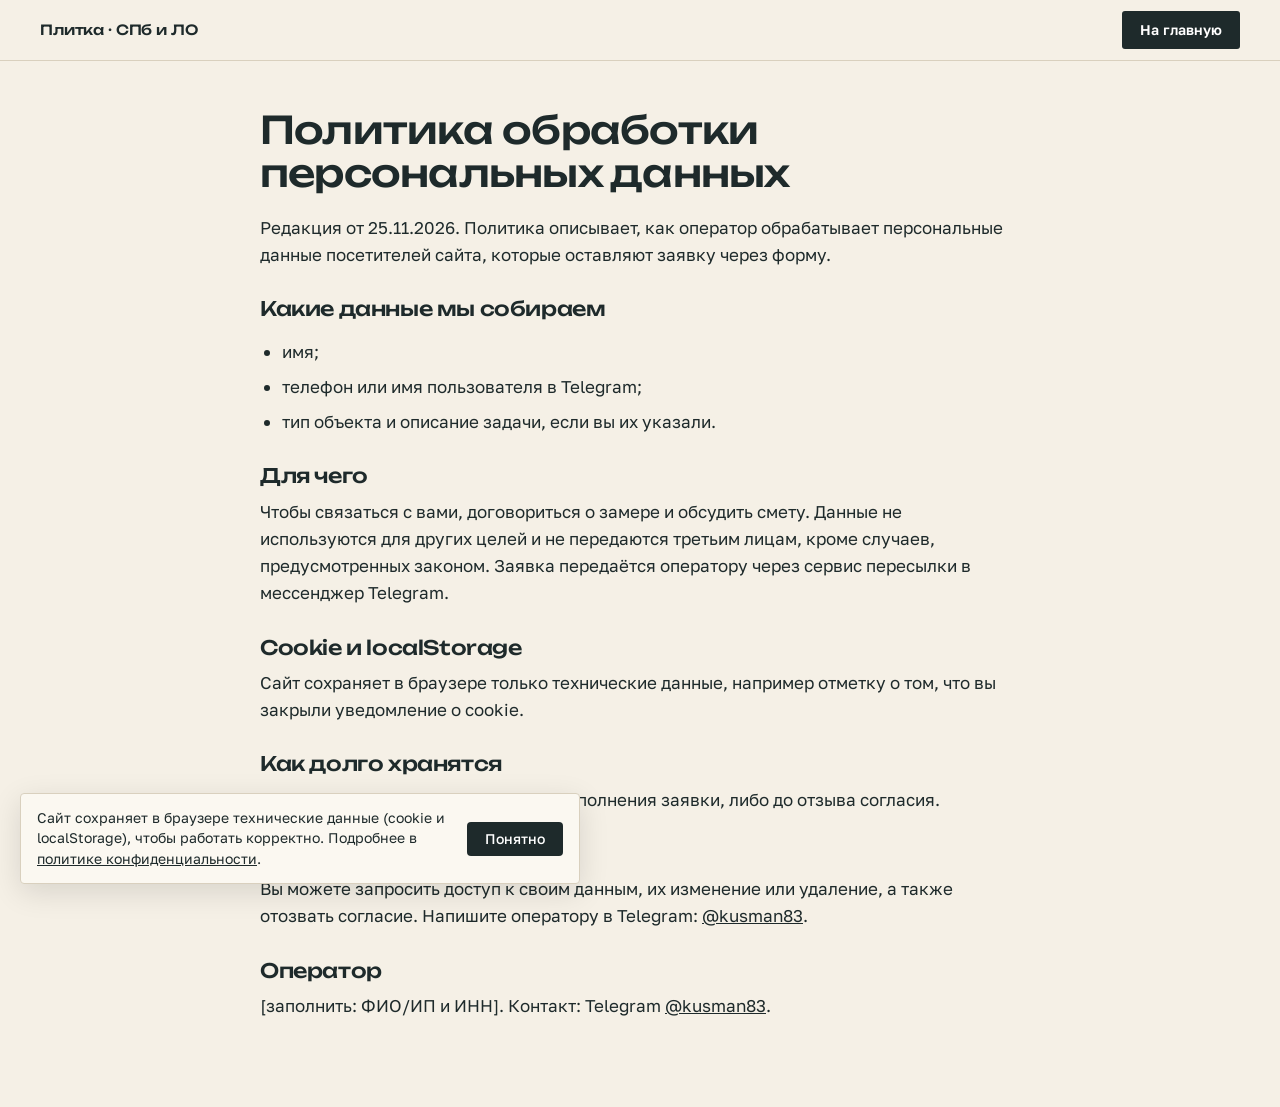
==== privacy.html @ 10e9c713 "Лендинг: укладка плитки и керамогранита, СПб и ЛО Co-Authored-By: Claude Sonnet 5.5 <noreply@anthrop" ====
<!DOCTYPE html>
<html lang="ru">
<head>
<meta charset="utf-8">
<meta name="viewport" content="width=device-width, initial-scale=1">
<title>Политика обработки персональных данных - Укладка плитки, СПб и ЛО</title>
<meta name="description" content="Как сайт обрабатывает персональные данные посетителей, оставивших заявку через форму.">
<meta name="robots" content="index, follow">
<link rel="canonical" href="https://murzzsite.github.io/kusman-plitka-spb/privacy.html">
<meta property="og:title" content="Политика обработки персональных данных - Укладка плитки, СПб и ЛО">
<meta property="og:description" content="Как сайт обрабатывает персональные данные посетителей, оставивших заявку через форму.">
<meta property="og:type" content="website">
<meta property="og:url" content="https://murzzsite.github.io/kusman-plitka-spb/privacy.html">
<meta property="og:locale" content="ru_RU">
<link href="https://fonts.googleapis.com/css2?family=Unbounded:wght@300..900&family=Golos+Text:wght@400..700&display=swap" rel="stylesheet">
<link rel="stylesheet" href="styles.css">
</head>
<body>
<header class="header"><div class="header__inner"><a class="brand" href="./"><span>Плитка · СПб и ЛО</span></a><a class="btn btn--head" href="./" style="margin-left:auto">На главную</a></div></header>
<main class="legal">
  <h1>Политика обработки персональных данных</h1>
  <p>Редакция от 25.11.2026. Политика описывает, как оператор обрабатывает персональные данные посетителей сайта, которые оставляют заявку через форму.</p>
  <h2>Какие данные мы собираем</h2>
  <ul><li>имя;</li><li>телефон или имя пользователя в Telegram;</li><li>тип объекта и описание задачи, если вы их указали.</li></ul>
  <h2>Для чего</h2>
  <p>Чтобы связаться с вами, договориться о замере и обсудить смету. Данные не используются для других целей и не передаются третьим лицам, кроме случаев, предусмотренных законом. Заявка передаётся оператору через сервис пересылки в мессенджер Telegram.</p>
  <h2>Cookie и localStorage</h2>
  <p>Сайт сохраняет в браузере только технические данные, например отметку о том, что вы закрыли уведомление о cookie.</p>
  <h2>Как долго хранятся</h2>
  <p>Пока это нужно для связи с вами и выполнения заявки, либо до отзыва согласия.</p>
  <h2>Ваши права</h2>
  <p>Вы можете запросить доступ к своим данным, их изменение или удаление, а также отозвать согласие. Напишите оператору в Telegram: <a href="https://t.me/kusman83">@kusman83</a>.</p>
  <h2>Оператор</h2>
  <p>[заполнить: ФИО/ИП и ИНН]. Контакт: Telegram <a href="https://t.me/kusman83">@kusman83</a>.</p>
</main>
<script src="cookie.js" defer></script>
</body>
</html>
---- styles.css ----
:root{
  --bg:#F5F0E6;--paper:#FBF8F1;--ink:#1E2A2B;--muted:#5A6664;--line:#D9D0BE;
  --terra:#B94A2B;--terra-d:#9A3B1F;--glaze:#1F5C57;--grout:#8E8574;--sand:#E6DECD;
  --mk-bg:var(--bg);--mk-surface:var(--paper);--mk-text:var(--ink);--mk-muted:var(--muted);--mk-accent:var(--terra);--mk-on-accent:#fff;--mk-fill:rgba(30,42,43,.07);
  --f-d:'Unbounded','Golos Text',system-ui,sans-serif;--f-b:'Golos Text',system-ui,sans-serif;
  --hh:60px;
}
*{box-sizing:border-box}
html{scroll-behavior:auto;-webkit-text-size-adjust:100%}
body{margin:0;background:var(--bg);color:var(--ink);font:400 17px/1.6 var(--f-b);overflow-x:hidden}
img,svg{max-width:100%}
a{color:inherit}
.wrap{width:min(1200px,100% - 40px);margin:0 auto}
.skip{position:absolute;left:-999px;top:8px;background:var(--ink);color:#fff;padding:8px 14px;z-index:99}
.skip:focus{left:8px}
h1,h2,h3{font-family:var(--f-d);font-weight:500;line-height:1.12;margin:0;letter-spacing:-.02em;overflow-wrap:break-word;hyphens:auto}
h2{font-size:clamp(24px,3.6vw,44px)}
h3{font-size:clamp(16px,1.5vw,19px);letter-spacing:-.01em;font-weight:500}
p{margin:0}
.eyebrow{font:600 13px/1.3 var(--f-b);letter-spacing:.12em;text-transform:uppercase;color:var(--terra-d);margin-bottom:16px}
.sec{padding:clamp(64px,9vw,120px) 0}
.sec--paper{background:var(--paper);border-block:1px solid var(--line)}
.sec__head{max-width:820px;margin-bottom:clamp(32px,5vw,56px)}
.sec__head h2{margin-bottom:18px}
.sec__lead{color:var(--muted);font-size:18px;max-width:640px;margin-top:18px}
.sec__head .sec__lead{margin-top:0}

/* buttons */
.btn{display:inline-flex;align-items:center;justify-content:center;gap:8px;border:0;border-radius:3px;background:var(--ink);color:#fff;font:600 15px/1 var(--f-b);padding:15px 22px;text-decoration:none;cursor:pointer;transition:background .2s,color .2s,box-shadow .2s}
.btn:hover{background:var(--terra-d)}
.btn:focus-visible,a:focus-visible,summary:focus-visible,button:focus-visible,input:focus-visible,select:focus-visible{outline:2px solid var(--terra);outline-offset:3px}
.btn--big{padding:19px 30px;font-size:16px;background:var(--terra)}
.btn--big:hover{background:var(--terra-d)}
.btn--ghost{background:transparent;color:var(--ink);box-shadow:inset 0 0 0 1.5px var(--ink);padding:18px 26px;font-size:16px}
.btn--ghost:hover{background:var(--ink);color:#fff}
.btn--head{padding:12px 18px;font-size:14px}
.btn[disabled]{opacity:.6;cursor:default}

/* header */
.header{position:sticky;top:0;z-index:50;background:rgba(245,240,230,.9);backdrop-filter:blur(10px);-webkit-backdrop-filter:blur(10px);border-bottom:1px solid var(--line)}
.header__inner{width:min(1200px,100% - 40px);margin:0 auto;height:var(--hh);display:flex;align-items:center;gap:28px}
.brand{display:flex;align-items:center;gap:10px;text-decoration:none;font:500 14px/1 var(--f-d);letter-spacing:-.01em;white-space:nowrap}
.nav{margin-left:auto;display:flex;gap:26px}
.nav a{text-decoration:none;font-size:15px;font-weight:500}
.nav a:hover{color:var(--terra-d)}

/* hero */
.hero{padding:clamp(36px,6vw,80px) 0 clamp(48px,7vw,96px);overflow:hidden}
.hero__grid{display:grid;grid-template-columns:1.1fr .9fr;gap:clamp(28px,5vw,72px);align-items:center}
.hero h1{font-size:clamp(28px,5vw,64px);font-weight:600;line-height:1.05;letter-spacing:-.035em;margin-bottom:24px}
.hero__lead{font-size:clamp(17px,1.5vw,20px);color:#34413F;max-width:560px}
.hero__cta{display:flex;flex-wrap:wrap;gap:12px;margin-top:32px}
.facts{list-style:none;padding:0;margin:36px 0 0;display:flex;flex-wrap:wrap;gap:10px 28px;font-size:15px;color:var(--muted)}
.facts li{padding-left:14px;position:relative}
.facts li::before{content:"";position:absolute;left:0;top:.55em;width:7px;height:7px;background:var(--terra)}
.facts b{color:var(--ink);font-weight:600}
.hero__art{position:relative}
.wall{display:grid;grid-template-columns:repeat(6,1fr);gap:6px;padding:6px;background:var(--grout);box-shadow:0 30px 60px -30px rgba(30,42,43,.45);touch-action:pan-y}
.wall i{position:relative;display:block;aspect-ratio:1;background:var(--t,#EDE4D3);transform:translateY(-120%) scale(1.1);opacity:0}
.wall i::before{content:"";position:absolute;inset:0;background:linear-gradient(135deg,rgba(255,255,255,.35),rgba(255,255,255,0) 55%)}
.wall i::after{content:"";position:absolute;inset:0;background:var(--terra);opacity:var(--k,0)}
.wall.on i{animation:drop .7s cubic-bezier(.22,1,.36,1) forwards;animation-delay:calc(var(--d)*38ms)}
.wall.settled i{animation:none;opacity:1;transform:scale(calc(1 - var(--k,0)*.1))}
@keyframes drop{to{transform:none;opacity:1}}
.wall__cap{margin-top:14px;font-size:13px;color:var(--muted);letter-spacing:.02em}

/* ticker */
.ticker{overflow:hidden;background:var(--ink);color:var(--bg);border-block:1px solid var(--ink)}
.ticker__track{display:flex;width:max-content;animation:tick 40s linear infinite}
.ticker span{font:500 clamp(18px,2.4vw,26px)/1 var(--f-d);padding:20px 28px;white-space:nowrap}
.ticker span::after{content:"";display:inline-block;width:10px;height:10px;background:var(--terra);margin-left:56px}
@keyframes tick{to{transform:translateX(-50%)}}

/* scene */
.scene{position:relative;padding:56px 0}
.scene__grid{display:grid;grid-template-columns:.8fr 1.2fr;gap:clamp(24px,4vw,64px);align-items:center}
.scene__text h2{margin-bottom:22px}
.scene__view{margin-bottom:22px}
.stages{display:grid}
.st{padding:18px 0;border-top:1px solid var(--line)}
.st__n{font:500 13px var(--f-d);color:var(--terra-d);display:block;margin-bottom:8px}
.st h3{margin-bottom:6px}
.st p{color:#34413F}
.scene__tabs{display:none}
.scene__art svg{width:100%;height:auto;display:block;overflow:visible}
.is-pin{height:520vh;padding:0}
.is-pin .scene__stick{position:sticky;top:var(--hh);height:calc(100vh - var(--hh));height:calc(100svh - var(--hh));display:flex;align-items:center;overflow:hidden}
.is-pin .scene__grid{width:min(1200px,100% - 40px)}
.is-pin .stages{min-height:150px}
.is-pin .st{grid-area:1/1;opacity:0;transform:translateY(14px);pointer-events:none;border-top:0;padding:0;transition:opacity .45s,transform .55s cubic-bezier(.22,1,.36,1)}
.is-pin .st.is-on{opacity:1;transform:none;pointer-events:auto}
.is-pin .scene__tabs{display:flex;gap:8px;margin-top:24px;flex-wrap:wrap}
.scene__tabs button{display:inline-flex;align-items:center;gap:8px;border:1.5px solid var(--line);background:var(--paper);color:var(--muted);font:500 14px/1 var(--f-b);padding:10px 14px;border-radius:3px;cursor:pointer;transition:all .25s}
.scene__tabs button i{font:500 12px var(--f-d);font-style:normal;color:var(--terra-d)}
.scene__tabs button.is-on{background:var(--ink);border-color:var(--ink);color:#fff}
.scene__tabs button.is-on i{color:#F2B9A5}
.scene__art{position:relative}
.tile-old{transition:none}

/* services */
.ledger{list-style:none;margin:0;padding:0;border-top:2px solid var(--ink)}
.ledger li{position:relative;display:grid;grid-template-columns:64px minmax(0,1.2fr) minmax(0,1fr) 56px;gap:20px;align-items:center;padding:24px 8px;border-bottom:1px solid var(--line);transition:background .3s,padding .3s}
.ledger li::before{content:"";position:absolute;left:0;top:0;bottom:0;width:0;background:var(--terra);transition:width .35s cubic-bezier(.22,1,.36,1)}
.ledger li:hover{background:var(--paper);padding-left:20px}
.ledger li:hover::before{width:6px}
.ledger__n{font:500 14px var(--f-d);color:var(--terra-d)}
.ledger p{color:var(--muted);font-size:16px}
.chip{display:block;width:44px;height:44px;justify-self:end;background:var(--grout);position:relative}
.chip::before{content:"";position:absolute;inset:3px;background:var(--sand)}
.chip--old::before{background:repeating-linear-gradient(45deg,#CDC2AB 0 6px,#BDB198 6px 8px)}
.chip--base::before{background:var(--sand)}
.chip--lay{background:var(--grout);background-image:linear-gradient(var(--grout) 0 0)}
.chip--lay::before{inset:3px 22px 22px 3px;background:var(--terra);box-shadow:19px 0 0 var(--sand),0 19px 0 var(--sand),19px 19px 0 var(--glaze)}
.chip--wall{background:var(--grout)}
.chip--wall::before{inset:3px 3px 31px 3px;background:var(--glaze);box-shadow:0 14px 0 var(--sand),0 28px 0 var(--sand)}
.chip--box{background:transparent}
.chip--box::before{inset:6px 6px 6px 6px;background:var(--sand);border:3px solid var(--grout);box-shadow:inset -10px 0 0 var(--glaze)}
.chip--grout::before{background:var(--sand);background-image:linear-gradient(var(--grout),var(--grout)),linear-gradient(var(--grout),var(--grout));background-size:100% 4px,4px 100%;background-position:0 50%,50% 0;background-repeat:no-repeat}

/* objects */
.obj{display:grid;grid-template-columns:1fr 1fr;gap:clamp(28px,6vw,96px);align-items:center}
.obj__num{display:block;font:600 clamp(48px,10vw,128px)/.95 var(--f-d);letter-spacing:-.05em;color:var(--terra);margin-bottom:20px;white-space:nowrap}
.obj__big p{max-width:420px;color:#34413F;font-size:18px}
.obj__list h2{margin-bottom:24px}
.obj__list ul{list-style:none;margin:0 0 24px;padding:0;border-top:1px solid var(--ink)}
.obj__list li{padding:14px 0;border-bottom:1px solid var(--line);font:500 clamp(17px,1.8vw,21px)/1.2 var(--f-b);display:flex;align-items:center;gap:14px}
.obj__list li::before{content:"";width:12px;height:12px;background:var(--glaze);flex:none}
.obj__list li:nth-child(even)::before{background:var(--terra)}
.obj__note{color:var(--muted);font-size:16px}

/* estimate ruler */
.ruler{list-style:none;margin:0;padding:34px 0 0;display:grid;grid-template-columns:repeat(4,1fr);gap:0;position:relative;border-top:2px solid var(--ink);
  background:repeating-linear-gradient(90deg,var(--ink) 0 2px,transparent 2px 24px) 0 0/100% 12px no-repeat}
.ruler li{padding:0 28px 8px 0;position:relative}
.ruler__t{position:absolute;top:-62px;left:0;width:44px;height:44px;display:grid;place-items:center;background:var(--terra);color:#fff;font:500 18px var(--f-d)}
.ruler li{padding-top:30px}
.ruler h3{margin-bottom:10px}
.ruler p{color:#34413F;font-size:16px}
.ruler{margin-top:64px}

/* dear */
.dear{display:grid;grid-template-columns:1fr 1fr;gap:clamp(24px,6vw,96px);align-items:start}
.dear__body{display:grid;gap:18px;font-size:18px;color:#34413F}

/* guide */
.guide__card{display:grid;grid-template-columns:auto 1fr;gap:clamp(24px,5vw,64px);align-items:center;background:var(--ink);color:var(--bg);padding:clamp(28px,5vw,64px)}
.guide__card h2{margin-bottom:16px;max-width:640px}
.guide__card p:not(.eyebrow){color:#DCD5C4;max-width:560px;margin-bottom:26px}
.guide__card .eyebrow{color:#F2B9A5}
.guide__tiles{display:grid;grid-template-columns:repeat(3,1fr);gap:5px;padding:5px;background:var(--grout);width:180px}
.guide__tiles i{aspect-ratio:1;background:var(--sand)}
.guide__tiles i:nth-child(5){background:var(--terra)}
.guide__tiles i:nth-child(2),.guide__tiles i:nth-child(8){background:var(--glaze)}
.guide__tiles i:nth-child(4),.guide__tiles i:nth-child(6){background:#F3ECDD}
.guide__tiles i{animation:bob 4s ease-in-out infinite;animation-delay:calc(var(--n,0)*.2s)}
.guide__tiles i:nth-child(2n){--n:1}.guide__tiles i:nth-child(3n){--n:2}.guide__tiles i:nth-child(5){--n:4}
@keyframes bob{50%{transform:translateY(-4px)}}

/* faq */
.faq{display:grid;grid-template-columns:.8fr 1.2fr;gap:clamp(24px,6vw,96px);align-items:start}
.faq__list details{border-top:1px solid var(--ink)}
.faq__list details:last-child{border-bottom:1px solid var(--ink)}
.faq__list summary{list-style:none;cursor:pointer;padding:22px 40px 22px 0;font:500 clamp(16px,1.6vw,19px)/1.3 var(--f-d);letter-spacing:-.01em;position:relative}
.faq__list summary::-webkit-details-marker{display:none}
.faq__list summary::after{content:"+";position:absolute;right:0;top:50%;translate:0 -50%;font:400 28px/1 var(--f-b);color:var(--terra);transition:rotate .3s}
.faq__list details[open] summary::after{rotate:45deg}
.faq__list p{padding:0 40px 24px 0;color:#34413F}

/* contact */
.contact__grid{display:grid;grid-template-columns:1fr 1fr;gap:clamp(28px,6vw,96px);align-items:start}
.contact h2{margin-bottom:0}
.contact .btn--ghost{margin-top:28px}
.form{display:grid;gap:16px;background:var(--paper);border:1px solid var(--line);padding:clamp(20px,3vw,36px);box-shadow:0 24px 50px -34px rgba(30,42,43,.5)}
.form label{display:grid;gap:6px;font-size:14px;font-weight:500;color:var(--muted)}
.form input[type=text],.form select{font:400 17px var(--f-b);color:var(--ink);padding:14px;border:1.5px solid var(--line);border-radius:3px;background:#fff;width:100%}
.form input:focus,.form select:focus{border-color:var(--ink);outline:none;box-shadow:0 0 0 3px rgba(185,74,43,.25)}
.form .form__ok{display:flex;gap:10px;align-items:flex-start;font-weight:400;font-size:14px;line-height:1.45}
.form .form__ok input{width:20px;height:20px;margin:1px 0 0;flex:none;accent-color:var(--terra)}
.form__msg{min-height:22px;font-size:15px;color:var(--glaze)}
.form__msg.err{color:#B3261E}

/* footer */
.footer{border-top:1px solid var(--line);padding:36px 0 48px;color:var(--muted);font-size:14px}
.footer__in{display:grid;gap:8px}

/* legal */
.legal{width:min(760px,100% - 40px);margin:0 auto;padding:48px 0 80px}
.legal h1{font-size:clamp(26px,4vw,38px);margin-bottom:20px}
.legal h2{font-size:20px;margin:30px 0 10px}
.legal ul{padding-left:22px}
.legal p,.legal li{margin-bottom:8px}

/* tablet / mobile */
@media (max-width:960px){
  .nav{display:none}
  .btn--head{margin-left:auto}
  .hero__grid,.obj,.dear,.faq,.contact__grid{grid-template-columns:1fr}
  .hero__art{max-width:520px}
  .ledger li{grid-template-columns:44px 1fr 44px;row-gap:4px}
  .ledger li p{grid-column:2/3;grid-row:2}
  .ledger .chip{grid-column:3;grid-row:1/3}
  .ruler{grid-template-columns:1fr 1fr;row-gap:48px;margin-top:56px}
  .guide__card{grid-template-columns:1fr}
  .guide__tiles{width:120px}
}
@media (max-width:760px){
  :root{--hh:56px}
  body{font-size:16px}
  .wrap,.header__inner{width:calc(100% - 32px)}
  .brand span{font-size:13px}
  .hero{padding-top:28px}
  .hero__cta .btn{flex:1 1 100%}
  .wall i:nth-child(n+25){display:none}
  .wall{gap:4px;padding:4px}
  .wall__cap{display:none}
  .ruler{grid-template-columns:1fr}
  .ticker span{padding:16px 20px}
  .is-pin .scene__stick{align-items:flex-start;padding-top:12px}
  .is-pin .scene__grid{grid-template-columns:1fr;gap:12px;width:calc(100% - 32px)}
  .is-pin .scene__art{order:-1}
  .is-pin .scene__art svg{max-height:34svh}
  .is-pin .scene__text h2,.is-pin .scene__text .eyebrow{display:none}
  .is-pin .scene__view{margin-bottom:10px}
  .is-pin .stages{min-height:112px}
  .is-pin .st h3{font-size:16px}
  .is-pin .st p{font-size:15px;line-height:1.45}
  .is-pin .scene__tabs{margin-top:12px;gap:6px}
  .scene__tabs button{padding:9px 10px;font-size:13px}
  .scene__tabs button i{display:none}
  .scene:not(.is-pin) .scene__grid{grid-template-columns:1fr}
  .scene__art{order:-1}
  .form{padding:18px}
  .guide__card{padding:24px 20px}
  .contact .btn--ghost{width:100%}
  .btn--big{width:100%}
}
@media (max-width:380px){
  .btn--head{padding:10px 12px;font-size:13px}
  .brand span{font-size:12px}
}
@media (prefers-reduced-motion:reduce){
  .ticker__track,.guide__tiles i{animation:none}
  .wall i{opacity:1;transform:none;animation:none}
  .wall.on i{animation:none}
  .st{opacity:1}
}
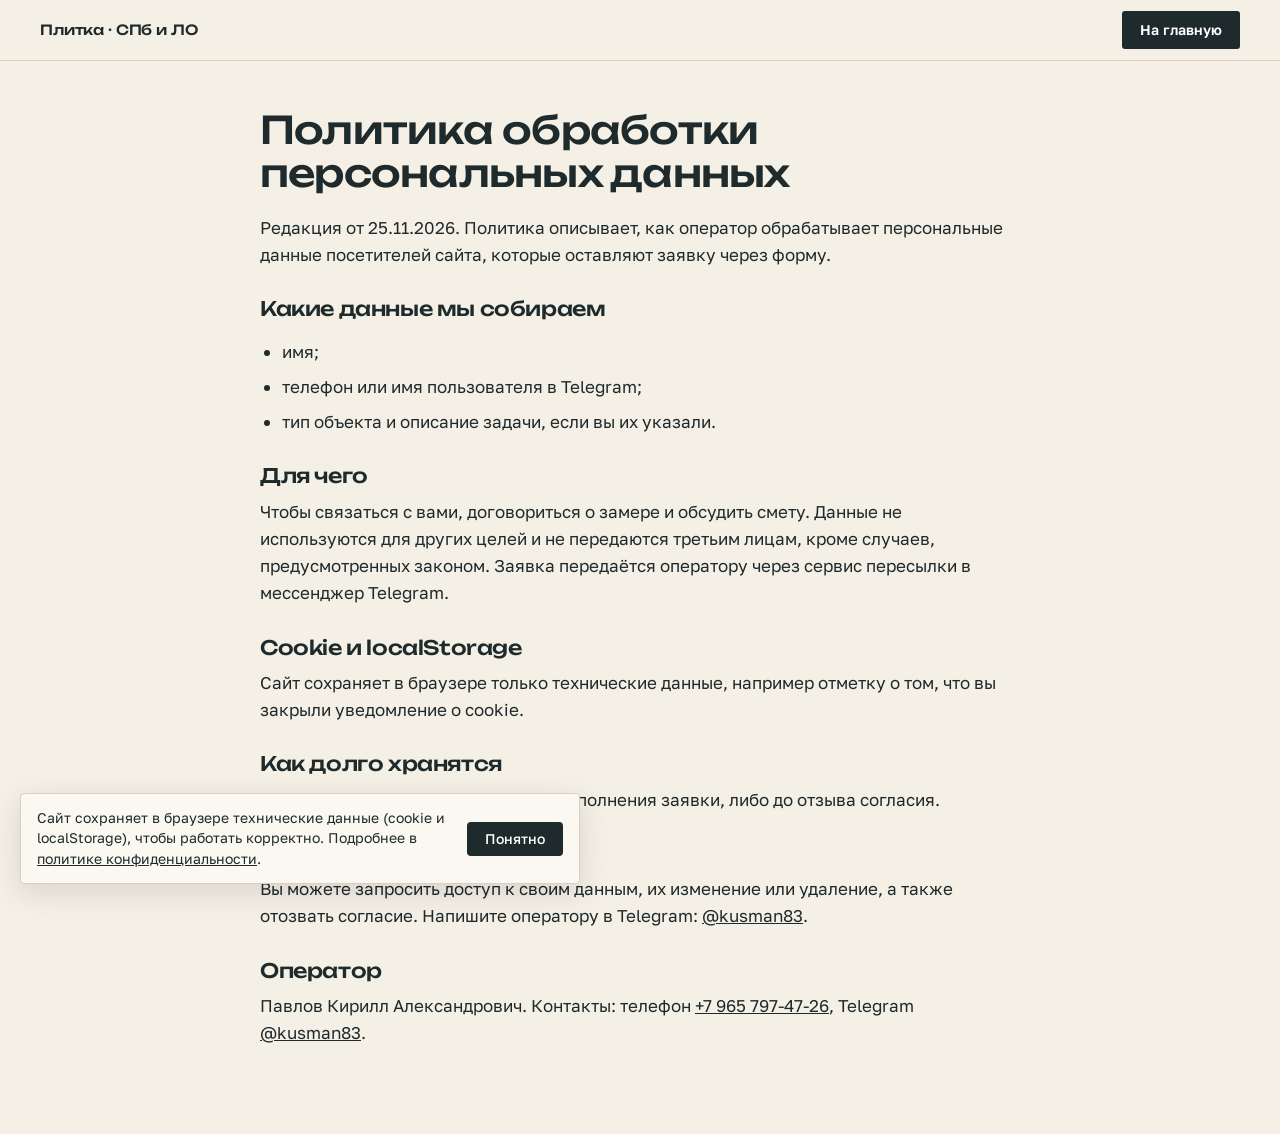
==== commit 76934c91: "Контакты (телефон, Авито), оператор ПД, фото с объектов Co-Authored-By: Claude Sonnet 5.5 <noreply@a" ====
--- a/privacy.html
+++ b/privacy.html
@@ -31,7 +31,7 @@
   <h2>Ваши права</h2>
   <p>Вы можете запросить доступ к своим данным, их изменение или удаление, а также отозвать согласие. Напишите оператору в Telegram: <a href="https://t.me/kusman83">@kusman83</a>.</p>
   <h2>Оператор</h2>
-  <p>[заполнить: ФИО/ИП и ИНН]. Контакт: Telegram <a href="https://t.me/kusman83">@kusman83</a>.</p>
+  <p>Павлов Кирилл Александрович. Контакты: телефон <a href="tel:+79657974726">+7 965 797-47-26</a>, Telegram <a href="https://t.me/kusman83">@kusman83</a>.</p>
 </main>
 <script src="cookie.js" defer></script>
 </body>
--- a/styles.css
+++ b/styles.css
@@ -244,3 +244,10 @@
   .wall.on i{animation:none}
   .st{opacity:1}
 }
+
+/* works */
+.works{display:grid;grid-template-columns:1.9fr 1fr;grid-auto-rows:clamp(260px,38vw,460px);gap:16px;align-items:stretch}
+.works__f{margin:0;background:var(--sand);overflow:hidden}
+.works__f img{display:block;width:100%;height:100%;object-fit:cover}
+.works__f--wide{aspect-ratio:auto}
+@media(max-width:760px){.works{grid-template-columns:1fr;grid-auto-rows:auto}.works__f img{height:auto}.works__f--tall{max-width:320px}}
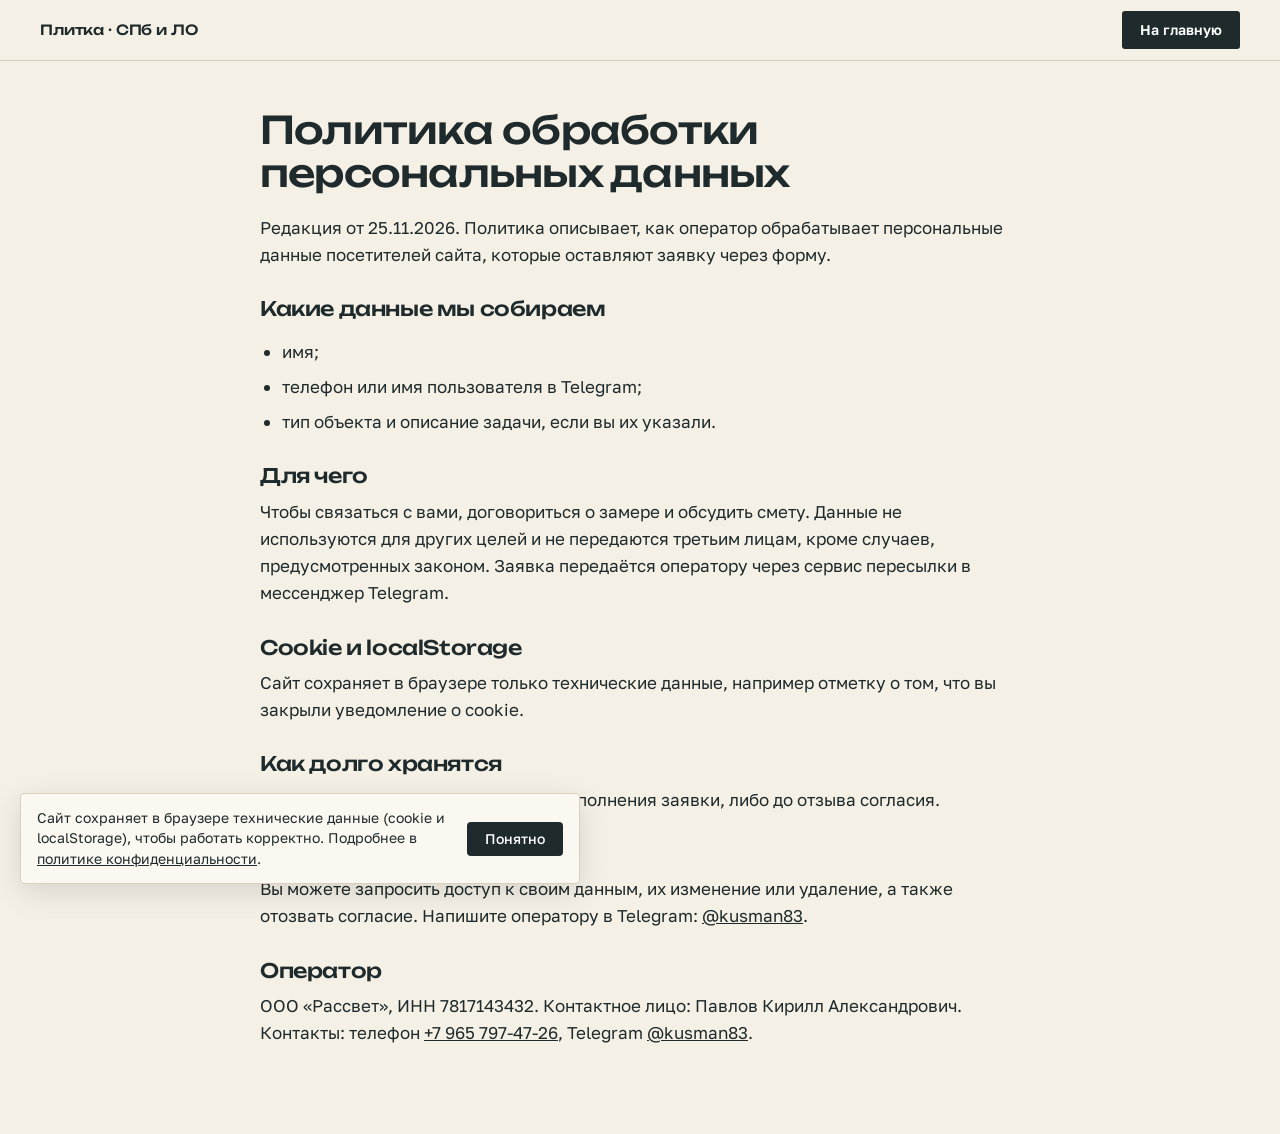
==== commit 67d8622f: "Реквизиты ООО Рассвет, галерея фото с объектов" ====
--- a/privacy.html
+++ b/privacy.html
@@ -31,7 +31,7 @@
   <h2>Ваши права</h2>
   <p>Вы можете запросить доступ к своим данным, их изменение или удаление, а также отозвать согласие. Напишите оператору в Telegram: <a href="https://t.me/kusman83">@kusman83</a>.</p>
   <h2>Оператор</h2>
-  <p>Павлов Кирилл Александрович. Контакты: телефон <a href="tel:+79657974726">+7 965 797-47-26</a>, Telegram <a href="https://t.me/kusman83">@kusman83</a>.</p>
+  <p>ООО «Рассвет», ИНН 7817143432. Контактное лицо: Павлов Кирилл Александрович. Контакты: телефон <a href="tel:+79657974726">+7 965 797-47-26</a>, Telegram <a href="https://t.me/kusman83">@kusman83</a>.</p>
 </main>
 <script src="cookie.js" defer></script>
 </body>
--- a/styles.css
+++ b/styles.css
@@ -251,3 +251,9 @@
 .works__f img{display:block;width:100%;height:100%;object-fit:cover}
 .works__f--wide{aspect-ratio:auto}
 @media(max-width:760px){.works{grid-template-columns:1fr;grid-auto-rows:auto}.works__f img{height:auto}.works__f--tall{max-width:320px}}
+
+.works-grid{display:grid;grid-template-columns:repeat(4,1fr);gap:12px;margin-top:16px}
+.works__g{margin:0;background:var(--sand);overflow:hidden;aspect-ratio:3/4}
+.works__g img{display:block;width:100%;height:100%;object-fit:cover}
+@media(max-width:900px){.works-grid{grid-template-columns:repeat(3,1fr)}}
+@media(max-width:560px){.works-grid{grid-template-columns:repeat(2,1fr);gap:8px}}
